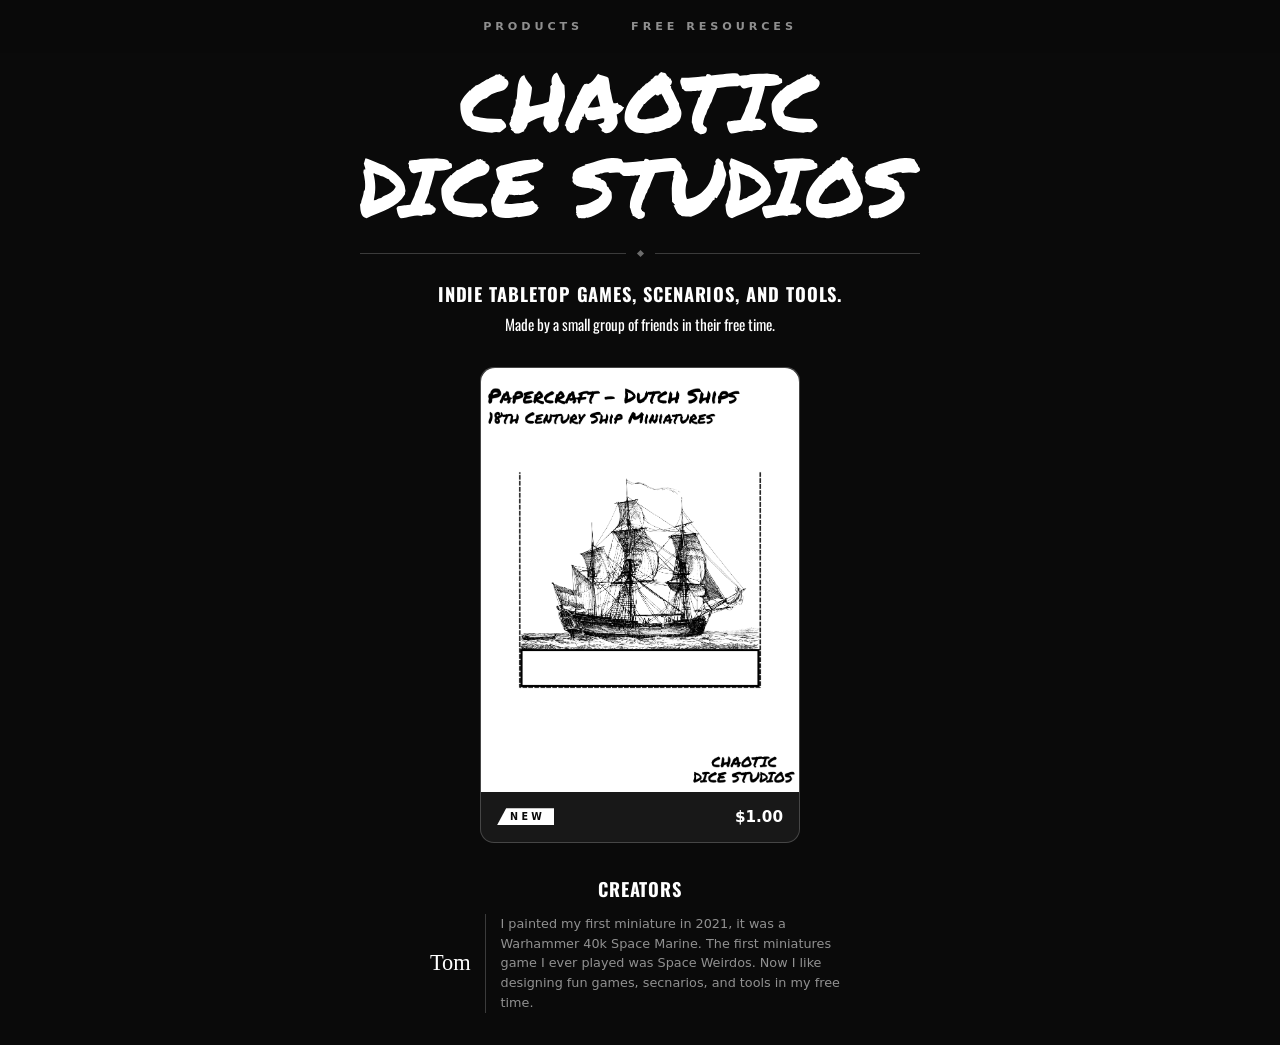
==== index.html @ 30b6eb3c "Fix bio" ====
<!DOCTYPE html>
<html lang="en">
<head>
  <meta charset="UTF-8">
  <meta name="viewport" content="width=device-width, initial-scale=1.0">
  <meta name="description" content="Indie tabletop games, scenarios, and tools. Made by a small group of friends in their free time.">
  <meta name="robots" content="index, follow">
  <title>Chaotic Dice Studios</title>
  <link rel="stylesheet" href="style.css">
  <link rel="icon" type="image/png" href="/favicon-96x96.png" sizes="96x96">
  <link rel="icon" type="image/svg+xml" href="/favicon.svg">
  <link rel="shortcut icon" href="/favicon.ico">
  <link rel="apple-touch-icon" sizes="180x180" href="/apple-touch-icon.png">
  <link rel="manifest" href="/site.webmanifest">
  <script defer src="https://cloud.umami.is/script.js" data-website-id="42ec36c1-25f1-4bc5-8963-ef3c47a90265"></script>
</head>
<body>

  <nav>
    <a href="/products/">Products</a>
    <a href="/resources/">Free Resources</a>
  </nav>

  <main class="stage">
    <div class="logo-wrap">
      <img src="images/logo.svg" alt="Chaotic Dice Studios">
    </div>
    <div class="rule"><div class="rule-gem"></div></div>
    <h1 class="tagline">
      <span class="tagline__lead">Indie tabletop games, scenarios, and tools.</span>
      <span class="tagline__credit">Made by a small group of friends in their free time.</span>
    </h1>

    <a class="product-card product-card--featured" href="https://www.wargamevault.com//product/574199/papercraft-dutch-ships?affiliate_id=5084120" target="_blank" rel="noopener noreferrer">
      <div class="product-card__img-wrap">
        <img src="images/papercraft-dutch-ships-cover.png" alt="Papercraft - Dutch Ships" />
      </div>
      <div class="product-card__body">
        <div class="product-card__footer">
          <span class="product-card__badge">New</span>
          <span class="product-card__price">$1.00</span>
        </div>
      </div>
    </a>
    
    <section class="creators">
      <h2 class="creators__heading">Creators</h2>
      <div class="creators__person">
        <span class="creators__name">Tom</span>
        <span class="creators__divider" aria-hidden="true"></span>
        <p class="creators__bio">I painted my first miniature in 2021, it was a Warhammer 40k Space Marine. The first miniatures game I ever played was Space Weirdos. Now I like designing fun games, secnarios, and tools in my free time.</p>
      </div>
    </section>

  </main>

</body>
</html>
---- style.css ----
@import url('https://fonts.googleapis.com/css2?family=Oswald:wght@400;700&family=Permanent+Marker&display=swap');

:root {
  --background-color: #0a0a0a;
  --background-85alpha: rgba(10, 10, 10, 0.85);
  --foreground-color: #ffffff;
  --foreground-55alpha: rgba(255, 255, 255, 0.55);
  --foreground-20alpha: rgba(255, 255, 255, 0.2);
  --foreground-06alpha: rgba(255, 255, 255, 0.06);
  --font-size-title: clamp(0.8rem, 2.5vw, 1rem);
  --font-size-nav: 0.7rem;
  --font-weight-bold: 700;
  --text-transform-uppercase: uppercase;
  --letter-spacing-title: 0.45em;
  --letter-spacing-navigation: 0.35em;
  --font-family-tagline-lead: 'Oswald', sans-serif;
  --font-size-tagline-lead: clamp(0.95rem, 2.3vw, 1.15rem);
  --font-weight-tagline-lead: 700;
  --letter-spacing-tagline-lead: 0.05em;
  --font-family-tagline-credit: 'Oswald', sans-serif;
  --font-size-tagline-credit: clamp(0.8rem, 1.7vw, 0.95rem);
  --font-weight-tagline-credit: 400;
  --nav-padding: 1.25rem;
  --stage-top-gap: 2rem;
  --stage-padding: 2rem;
  --logo-width: min(560px, 85vw);
  /* Product grid */
  --card-radius: 14px;
  --product-card-scale: 0.96;
  --font-size-product-price: 0.95rem;
  --font-size-product-badge: 0.6rem;
  /* Extra alpha shades (tools grid, etc.) */
  --foreground-04alpha: rgba(255, 255, 255, 0.04);
  --foreground-07alpha: rgba(255, 255, 255, 0.07);
  --foreground-08alpha: rgba(255, 255, 255, 0.08);
  /* Tools grid */
  --tool-card-icon-width: 240px;
  --font-size-tool-eyebrow: 0.65rem;
  --font-size-tool-title: 1.1rem;
  --font-size-tool-desc: 0.83rem;
  --font-size-tool-badge: 0.65rem;
  --letter-spacing-tool-label: 0.12em;
  --letter-spacing-tool-badge: 0.09em;
}
*, *::before, *::after { box-sizing: border-box; margin: 0; padding: 0; }
body {
  background: var(--background-color);
  color: var(--foreground-color);
  min-height: 100vh;
  display: flex;
  flex-direction: column;
  align-items: center;
  font-family: system-ui, sans-serif;
}
nav {
  position: fixed;
  top: 0; left: 0; right: 0;
  display: flex;
  justify-content: center;
  gap: 3rem;
  padding: var(--nav-padding);
  background: var(--background-85alpha);
  backdrop-filter: blur(6px);
  z-index: 1;
}
nav a {
  color: var(--foreground-55alpha);
  text-decoration: none;
  font-size: var(--font-size-nav);
  font-weight: var(--font-weight-bold);
  letter-spacing: var(--letter-spacing-navigation);
  text-transform: var(--text-transform-uppercase);
  transition: color 0.2s;
}
nav a:hover { color: var(--foreground-color); }
.stage {
  display: flex;
  flex-direction: column;
  align-items: center;
  gap: 1rem;
  padding: calc(var(--nav-padding) * 2 + var(--stage-top-gap)) var(--stage-padding) var(--stage-padding);
  animation: fadein 1s ease both;
  position: relative;
  z-index: 0;
}
.logo-wrap img {
  width: var(--logo-width);
  height: auto;
  display: block;
  animation: breathe 4s ease-in-out infinite;
}
.logo-wrap a { display: block; }
.page-title {
  font-size: var(--font-size-title);
  font-weight: var(--font-weight-bold);
  letter-spacing: var(--letter-spacing-title);
  text-transform: var(--text-transform-uppercase);
}
.tagline {
  text-align: center;
  margin-top: 0.5rem;
}
.tagline__lead {
  display: block;
  font-family: var(--font-family-tagline-lead);
  font-size: var(--font-size-tagline-lead);
  font-weight: var(--font-weight-tagline-lead);
  letter-spacing: var(--letter-spacing-tagline-lead);
  text-transform: var(--text-transform-uppercase);
  color: var(--foreground-color);
}
.tagline__credit {
  display: block;
  font-family: var(--font-family-tagline-credit);
  font-size: var(--font-size-tagline-credit);
  font-weight: var(--font-weight-tagline-credit);
  color: var(--foreground-color);
  margin-top: 0.35rem;
}
.rule {
  display: flex;
  align-items: center;
  gap: 0.75rem;
  width: var(--logo-width);
  margin-top: 1rem;
}
.rule::before, .rule::after {
  content: '';
  flex: 1;
  height: 1px;
  background: var(--foreground-20alpha);
}
.rule-gem {
  width: 5px;
  height: 5px;
  background: var(--foreground-color);
  transform: rotate(45deg);
  opacity: 0.4;
  flex-shrink: 0;
}
@keyframes breathe {
  0%, 100% { transform: scale(1); opacity: 1; }
  50% { transform: scale(1.02); opacity: 0.85; }
}
@keyframes fadein {
  from { opacity: 0; transform: translateY(16px); }
  to { opacity: 1; transform: translateY(0); }
}
/* ── Product grid ─────────────────────────────────────────────── */
.product-grid {
  width: 100%;
  max-width: 760px;
  margin: 0 auto;
  display: grid;
  grid-template-columns: repeat(auto-fill, minmax(200px, 1fr));
  gap: 1.5rem;
  padding: 0 1rem;
}
.product-card {
  display: flex;
  flex-direction: column;
  background: var(--foreground-06alpha);
  border: 1px solid var(--foreground-20alpha);
  border-radius: var(--card-radius);
  text-decoration: none;
  color: inherit;
  transition: transform 0.2s ease, border-color 0.2s ease;
}
.product-card:hover {
  transform: translateY(-4px);
  border-color: var(--foreground-55alpha);
}
/* Image */
.product-card__img-wrap {
  width: 100%;
  aspect-ratio: 3 / 4;
  overflow: hidden;
  border-radius: var(--card-radius) var(--card-radius) 0 0;
}
.product-card__img-wrap img {
  width: 100%;
  height: 100%;
  object-fit: cover;
  display: block;
}
/* Body */
.product-card__body {
  padding: 1rem;
  display: flex;
  flex-direction: column;
  gap: 0.5rem;
  flex: 1;
}
/* Price + badge row */
.product-card__footer {
  display: flex;
  align-items: center;
  justify-content: space-between;
  margin-top: auto;
}
.product-card__price {
  font-size: var(--font-size-product-price);
  font-weight: var(--font-weight-bold);
  color: var(--foreground-color);
}
.product-card__badge {
  font-size: var(--font-size-product-badge);
  font-weight: var(--font-weight-bold);
  letter-spacing: var(--letter-spacing-navigation);
  text-transform: var(--text-transform-uppercase);
  padding: 3px 9px 3px 13px;
  clip-path: polygon(16% 0, 100% 0, 100% 100%, 0 100%);
  background: var(--foreground-color);
  color: var(--background-color);
  border: none;
}
@media (max-width: 640px) {
.product-grid {
    grid-template-columns: 1fr;
    gap: 1rem;
    padding: 0;
}
.product-card {
    max-width: 420px;
    width: 100%;
    margin: 0 auto;
}
}
/* ── Featured product (home page) ────────────────────────────── */
.product-card--featured {
  width: min(320px, 85vw);
  margin-top: 1rem;
}
/* ── Creators ─────────────────────────────────────────────────── */
.creators {
  width: min(420px, 85vw);
  margin-top: 1rem;
}
.creators__heading {
  font-family: var(--font-family-tagline-lead);
  font-size: var(--font-size-tagline-lead);
  font-weight: var(--font-weight-tagline-lead);
  letter-spacing: var(--letter-spacing-tagline-lead);
  text-transform: var(--text-transform-uppercase);
  color: var(--foreground-color);
  text-align: center;
  margin-bottom: 0.75rem;
}
.creators__person {
  display: flex;
  align-items: center;
  gap: 0.9rem;
}
.creators__name {
  font-family: 'Permanent Marker', cursive;
  font-size: clamp(1.1rem, 3vw, 1.4rem);
  color: var(--foreground-color);
  flex-shrink: 0;
}
.creators__divider {
  width: 1px;
  align-self: stretch;
  background: var(--foreground-20alpha);
  flex-shrink: 0;
}
.creators__bio {
  font-family: system-ui, sans-serif;
  font-size: clamp(0.7rem, 1.8vw, 0.8rem);
  line-height: 1.55;
  color: var(--foreground-55alpha);
}
/* ── Tools grid ────────────────────────────────────────────────── */
.tools-grid {
  width: 100%;
  max-width: 720px;
  margin: 2rem auto 0;
  display: grid;
  grid-template-columns: repeat(auto-fill, minmax(260px, 1fr));
  gap: 1rem;
  padding: 0 1rem;
}
.tool-card {
  display: flex;
  flex-direction: column;
  background: var(--foreground-04alpha);
  border: 1px solid var(--foreground-08alpha);
  border-radius: var(--card-radius);
  padding: 1.4rem 1.2rem;
  text-decoration: none;
  color: inherit;
  transition: background 150ms ease, border-color 150ms ease, transform 100ms ease;
}
.tool-card:hover {
  background: var(--foreground-07alpha);
  border-color: var(--foreground-20alpha);
}
.tool-card__icon {
  display: flex;
  justify-content: center;
}
.tool-card__icon img {
  width: var(--tool-card-icon-width);
  height: auto;
  display: block;
}
.tool-card__game {
  font-size: var(--font-size-tool-eyebrow);
  letter-spacing: var(--letter-spacing-tool-label);
  text-transform: var(--text-transform-uppercase);
  opacity: 0.45;
  margin-bottom: 0.25rem;
}
.tool-card__title {
  font-size: var(--font-size-tool-title);
  font-weight: 600;
  color: var(--foreground-color);
  margin-bottom: 0.5rem;
}
.tool-card__desc {
  font-size: var(--font-size-tool-desc);
  opacity: 0.6;
  line-height: 1.55;
  flex: 1;
  margin-bottom: 1rem;
}
.tool-card__badge {
  display: inline-block;
  font-size: var(--font-size-tool-badge);
  font-weight: var(--font-weight-bold);
  letter-spacing: var(--letter-spacing-tool-badge);
  text-transform: var(--text-transform-uppercase);
  padding: 3px 9px 3px 13px;
  clip-path: polygon(16% 0, 100% 0, 100% 100%, 0 100%);
  background: var(--foreground-color);
  color: var(--background-color);
  border: none;
}
@media (max-width: 640px) {
.tools-grid {
    grid-template-columns: 1fr;
    gap: 1rem;
    padding: 0 0.5rem;
}
.tool-card {
    max-width: 420px;
    width: 100%;
    margin: 0 auto;
}
.tool-card__icon img {
    width: 140px;
}
}
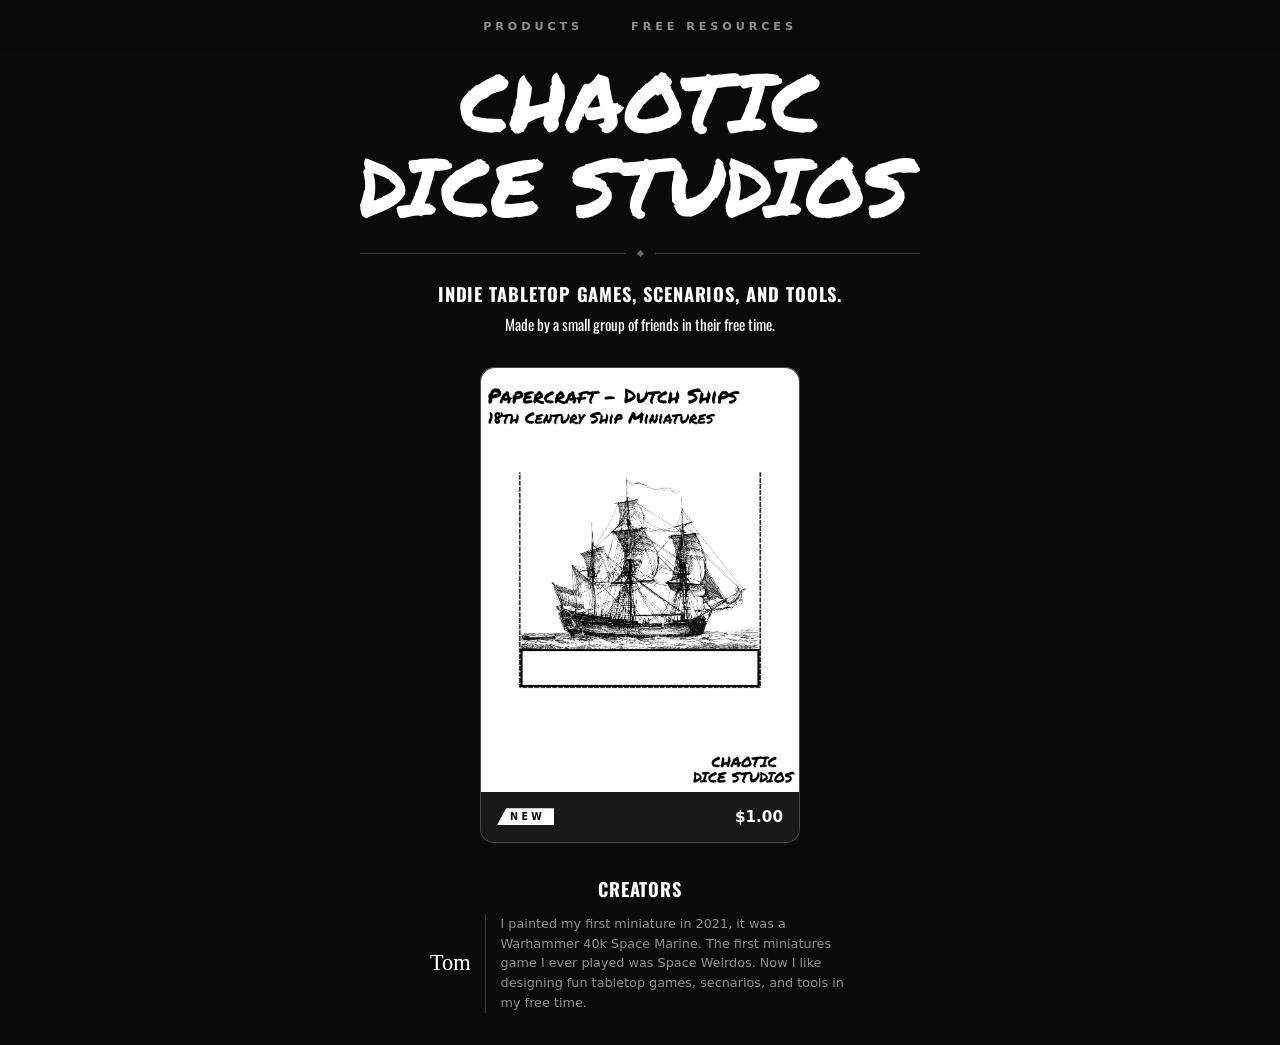
==== commit c0ecf7e9: "Bio edit" ====
--- a/index.html
+++ b/index.html
@@ -48,7 +48,7 @@
       <div class="creators__person">
         <span class="creators__name">Tom</span>
         <span class="creators__divider" aria-hidden="true"></span>
-        <p class="creators__bio">I painted my first miniature in 2021, it was a Warhammer 40k Space Marine. The first miniatures game I ever played was Space Weirdos. Now I like designing fun games, secnarios, and tools in my free time.</p>
+        <p class="creators__bio">I painted my first miniature in 2021, it was a Warhammer 40k Space Marine. The first miniatures game I ever played was Space Weirdos. Now I like designing fun tabletop games, secnarios, and tools in my free time.</p>
       </div>
     </section>
 
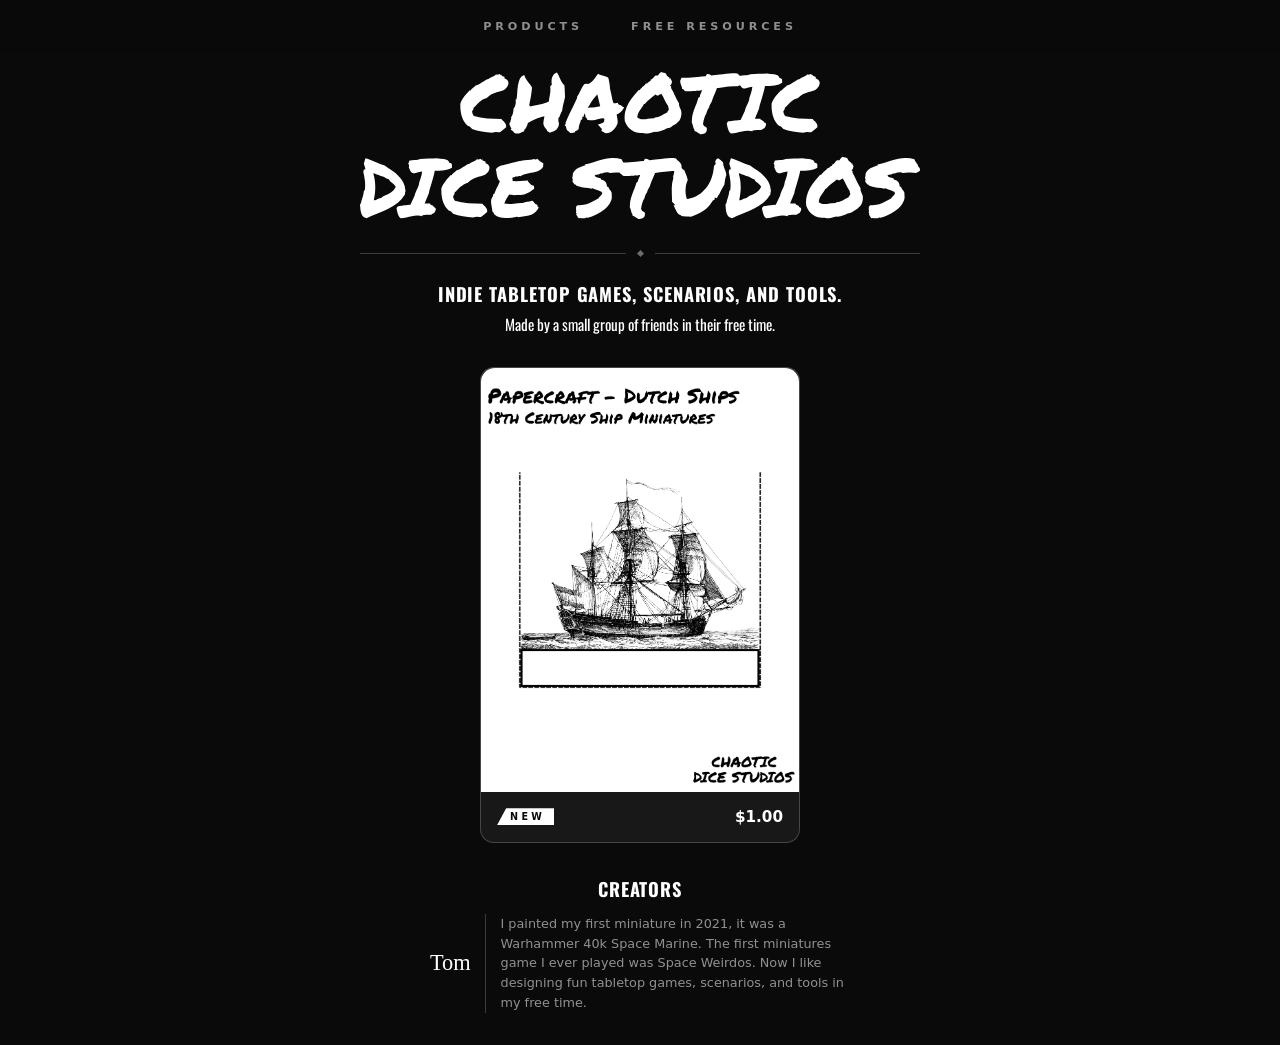
==== commit 9a320d81: "Fix typo" ====
--- a/index.html
+++ b/index.html
@@ -48,7 +48,7 @@
       <div class="creators__person">
         <span class="creators__name">Tom</span>
         <span class="creators__divider" aria-hidden="true"></span>
-        <p class="creators__bio">I painted my first miniature in 2021, it was a Warhammer 40k Space Marine. The first miniatures game I ever played was Space Weirdos. Now I like designing fun tabletop games, secnarios, and tools in my free time.</p>
+        <p class="creators__bio">I painted my first miniature in 2021, it was a Warhammer 40k Space Marine. The first miniatures game I ever played was Space Weirdos. Now I like designing fun tabletop games, scenarios, and tools in my free time.</p>
       </div>
     </section>
 
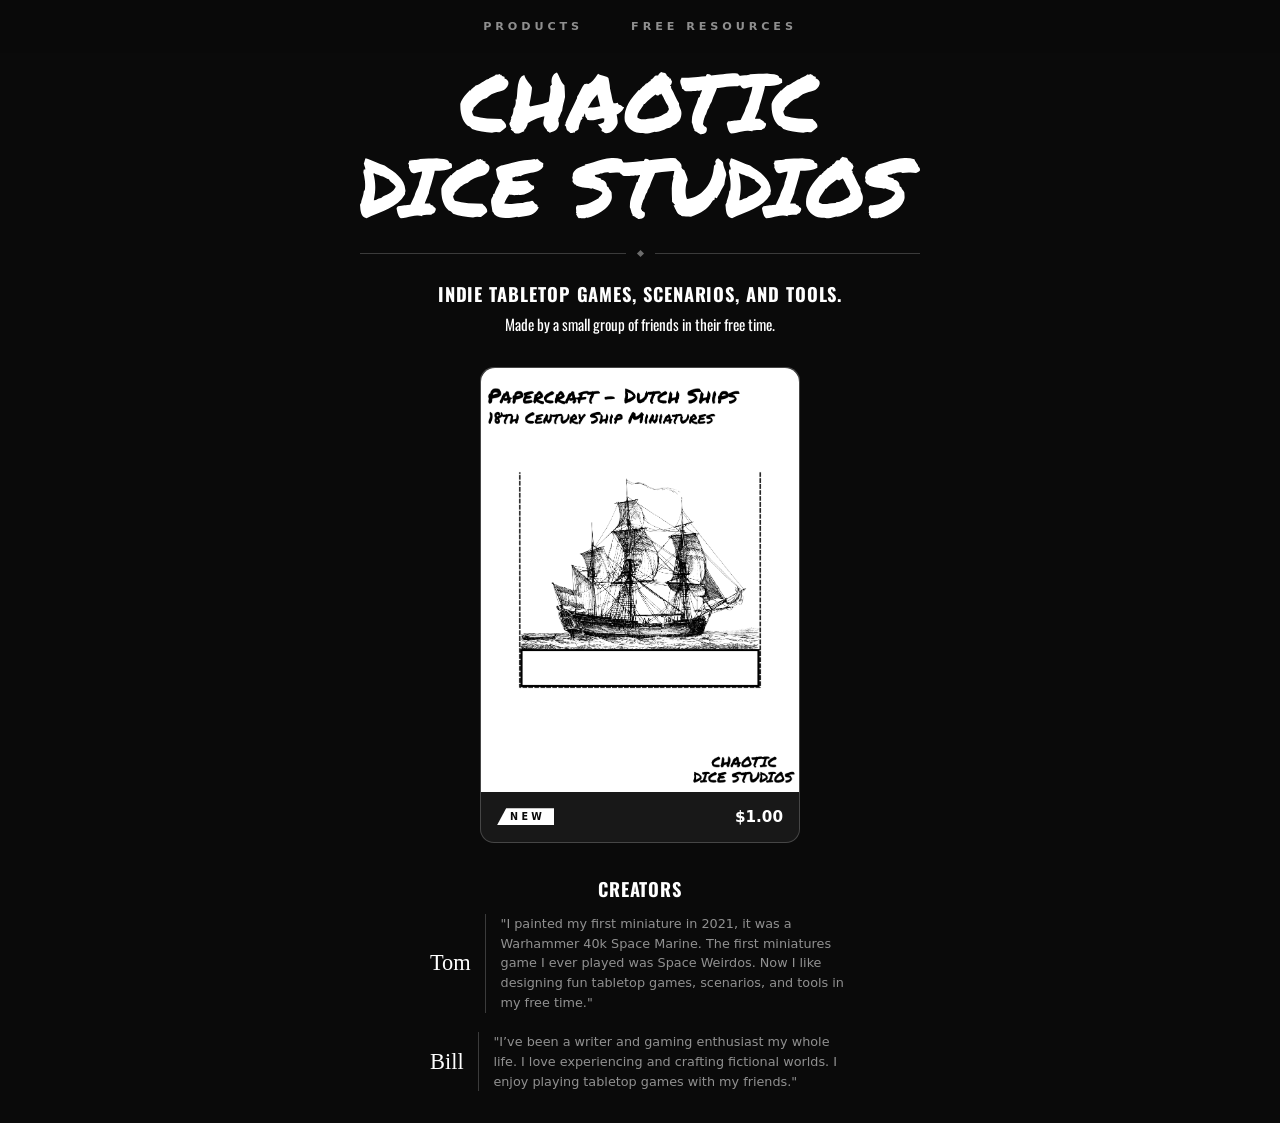
==== commit 3212a2d1: "Add Bill" ====
--- a/index.html
+++ b/index.html
@@ -48,7 +48,13 @@
       <div class="creators__person">
         <span class="creators__name">Tom</span>
         <span class="creators__divider" aria-hidden="true"></span>
-        <p class="creators__bio">I painted my first miniature in 2021, it was a Warhammer 40k Space Marine. The first miniatures game I ever played was Space Weirdos. Now I like designing fun tabletop games, scenarios, and tools in my free time.</p>
+        <p class="creators__bio">"I painted my first miniature in 2021, it was a Warhammer 40k Space Marine. The first miniatures game I ever played was Space Weirdos. Now I like designing fun tabletop games, scenarios, and tools in my free time."</p>
+      </div>
+      <br />
+      <div class="creators__person">
+        <span class="creators__name">Bill</span>
+        <span class="creators__divider" aria-hidden="true"></span>
+        <p class="creators__bio">"I’ve been a writer and gaming enthusiast my whole life. I love experiencing and crafting fictional worlds. I enjoy playing tabletop games with my friends."</p>
       </div>
     </section>
 
--- a/style.css
+++ b/style.css
@@ -330,7 +330,7 @@
   letter-spacing: var(--letter-spacing-tool-badge);
   text-transform: var(--text-transform-uppercase);
   padding: 3px 9px 3px 13px;
-  clip-path: polygon(16% 0, 100% 0, 100% 100%, 0 100%);
+  clip-path: polygon(13px 0, 100% 0, 100% 100%, 0 100%);
   background: var(--foreground-color);
   color: var(--background-color);
   border: none;
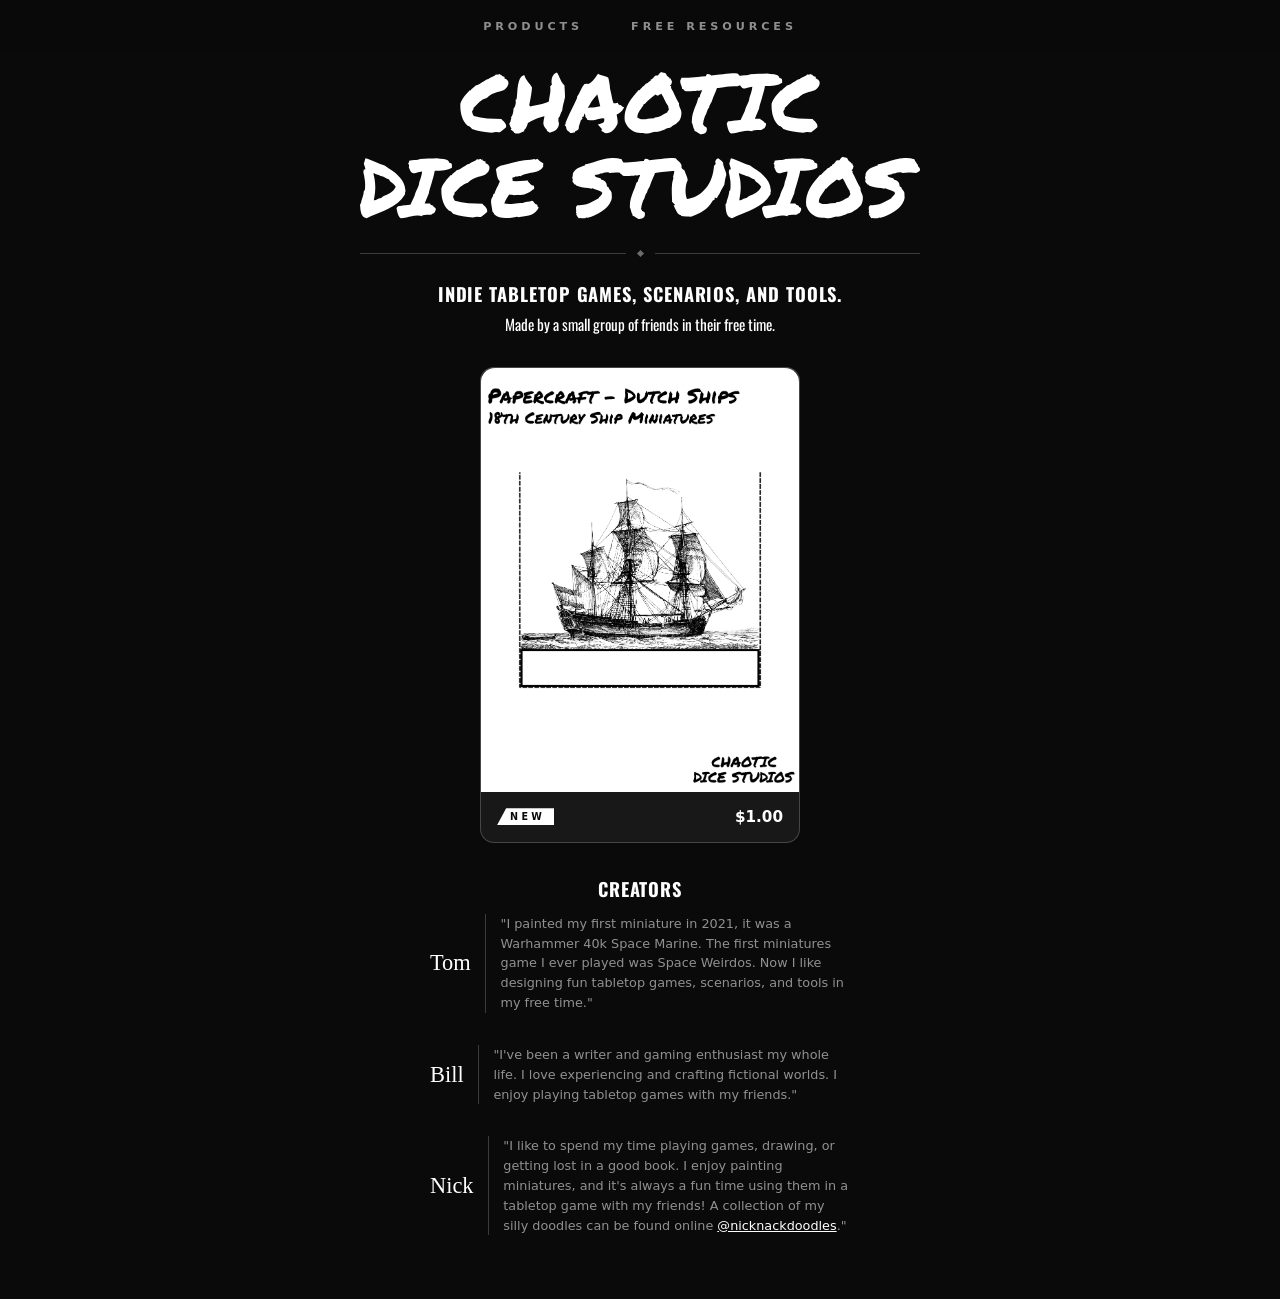
==== commit 1b91b2c0: "Add Nick Bio" ====
--- a/index.html
+++ b/index.html
@@ -50,11 +50,15 @@
         <span class="creators__divider" aria-hidden="true"></span>
         <p class="creators__bio">"I painted my first miniature in 2021, it was a Warhammer 40k Space Marine. The first miniatures game I ever played was Space Weirdos. Now I like designing fun tabletop games, scenarios, and tools in my free time."</p>
       </div>
-      <br />
       <div class="creators__person">
         <span class="creators__name">Bill</span>
         <span class="creators__divider" aria-hidden="true"></span>
-        <p class="creators__bio">"I’ve been a writer and gaming enthusiast my whole life. I love experiencing and crafting fictional worlds. I enjoy playing tabletop games with my friends."</p>
+        <p class="creators__bio">"I've been a writer and gaming enthusiast my whole life. I love experiencing and crafting fictional worlds. I enjoy playing tabletop games with my friends."</p>
+      </div>
+      <div class="creators__person">
+        <span class="creators__name">Nick</span>
+        <span class="creators__divider" aria-hidden="true"></span>
+        <p class="creators__bio">"I like to spend my time playing games, drawing, or getting lost in a good book. I enjoy painting miniatures, and it's always a fun time using them in a tabletop game with my friends! A collection of my silly doodles can be found online <a href="https://www.instagram.com/nicknackdoodles" target="_blank" rel="noopener noreferrer">@nicknackdoodles</a>."</p>
       </div>
     </section>
 
--- a/style.css
+++ b/style.css
@@ -250,6 +250,7 @@
   display: flex;
   align-items: center;
   gap: 0.9rem;
+  margin-bottom: 2rem;
 }
 .creators__name {
   font-family: 'Permanent Marker', cursive;
@@ -268,6 +269,9 @@
   font-size: clamp(0.7rem, 1.8vw, 0.8rem);
   line-height: 1.55;
   color: var(--foreground-55alpha);
+}
+.creators__bio a:link {
+  color: var(--foreground-color);
 }
 /* ── Tools grid ────────────────────────────────────────────────── */
 .tools-grid {
@@ -349,4 +353,4 @@
 .tool-card__icon img {
     width: 140px;
 }
-}
+}
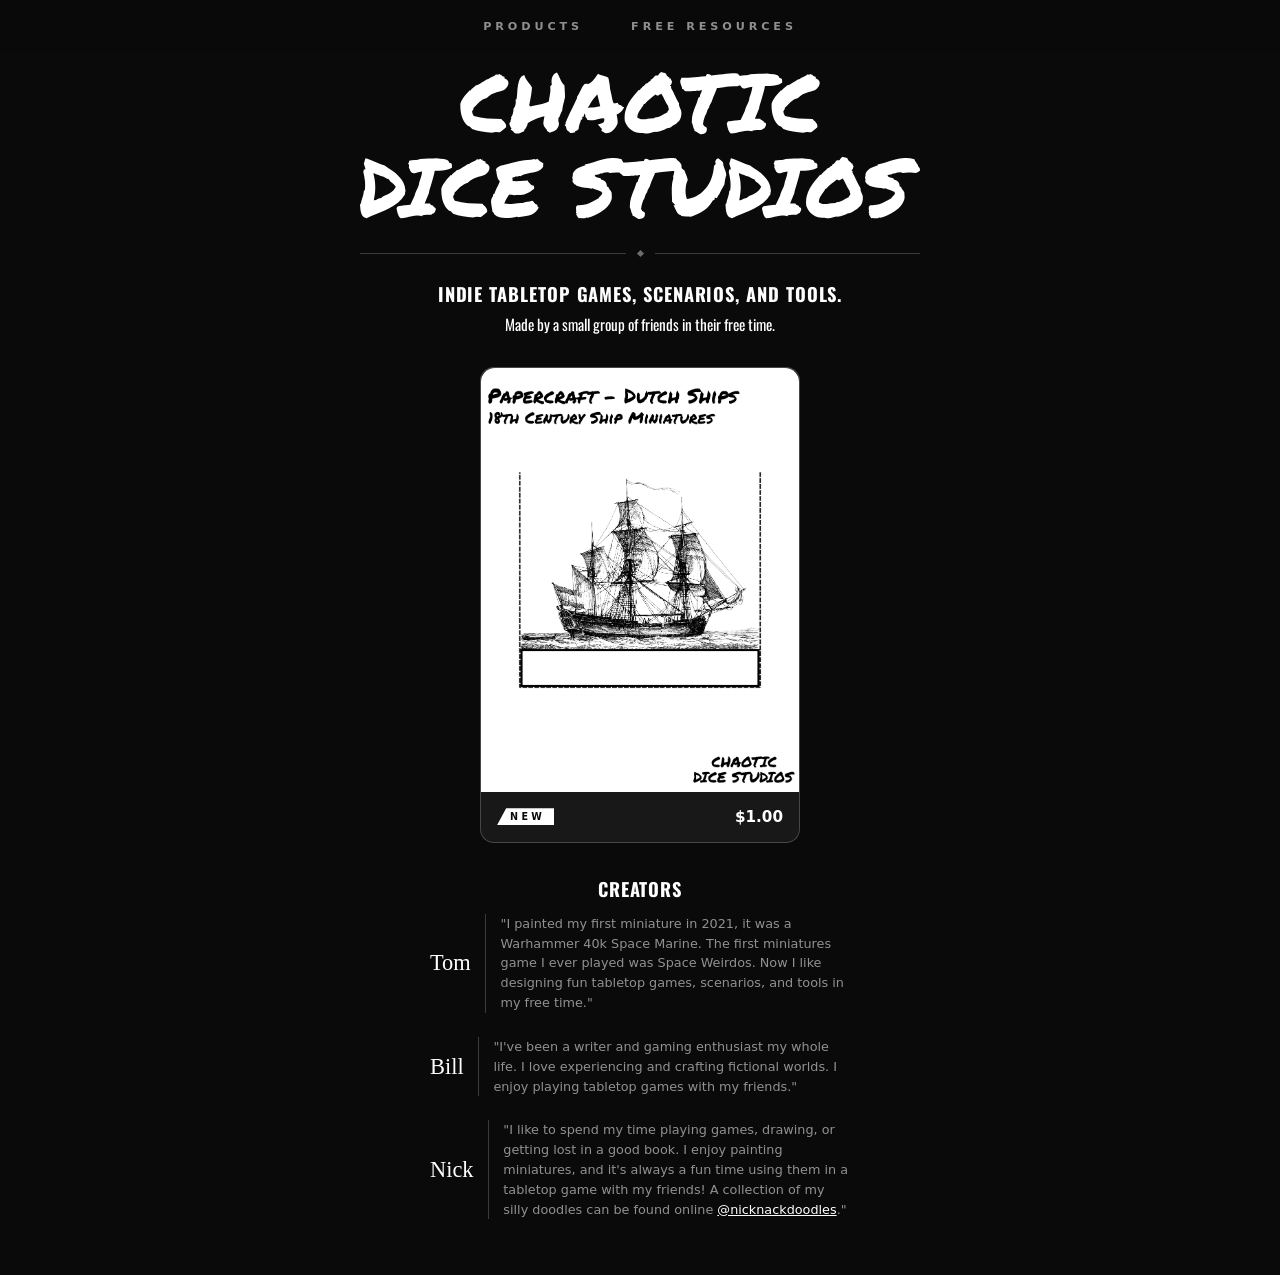
==== commit 4baf9a35: "Spacing fixes" ====
--- a/index.html
+++ b/index.html
@@ -6,7 +6,7 @@
   <meta name="description" content="Indie tabletop games, scenarios, and tools. Made by a small group of friends in their free time.">
   <meta name="robots" content="index, follow">
   <title>Chaotic Dice Studios</title>
-  <link rel="stylesheet" href="style.css">
+  <link rel="stylesheet" href="style.css?v=4">
   <link rel="icon" type="image/png" href="/favicon-96x96.png" sizes="96x96">
   <link rel="icon" type="image/svg+xml" href="/favicon.svg">
   <link rel="shortcut icon" href="/favicon.ico">
--- a/style.css
+++ b/style.css
@@ -250,7 +250,7 @@
   display: flex;
   align-items: center;
   gap: 0.9rem;
-  margin-bottom: 2rem;
+  margin-bottom: 1.5rem;
 }
 .creators__name {
   font-family: 'Permanent Marker', cursive;
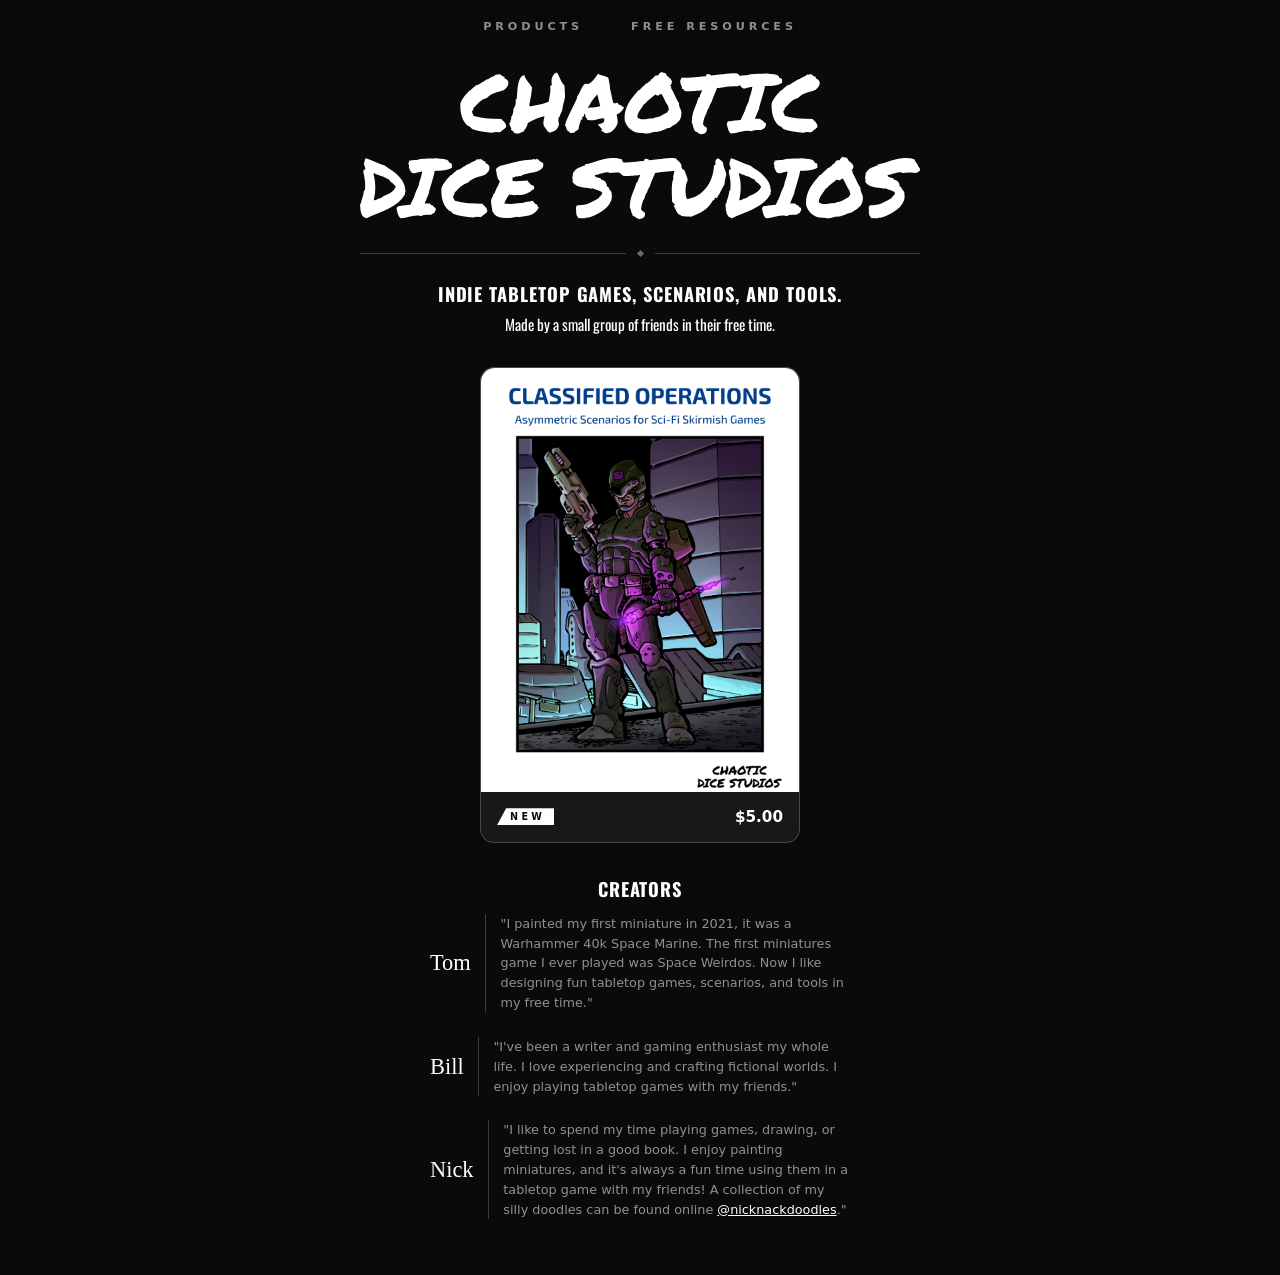
==== commit b236c141: "Add Classified Operations" ====
--- a/index.html
+++ b/index.html
@@ -31,14 +31,14 @@
       <span class="tagline__credit">Made by a small group of friends in their free time.</span>
     </h1>
 
-    <a class="product-card product-card--featured" href="https://www.wargamevault.com//product/574199/papercraft-dutch-ships?affiliate_id=5084120" target="_blank" rel="noopener noreferrer">
+    <a class="product-card product-card--featured" href="https://www.wargamevault.com/product/584883/Classified-Operations?affiliate_id=5084120" target="_blank" rel="noopener noreferrer">
       <div class="product-card__img-wrap">
-        <img src="images/papercraft-dutch-ships-cover.png" alt="Papercraft - Dutch Ships" />
+        <img src="images/classified-operations-cover.png" alt="Classified Operations" />
       </div>
       <div class="product-card__body">
         <div class="product-card__footer">
           <span class="product-card__badge">New</span>
-          <span class="product-card__price">$1.00</span>
+          <span class="product-card__price">$5.00</span>
         </div>
       </div>
     </a>
